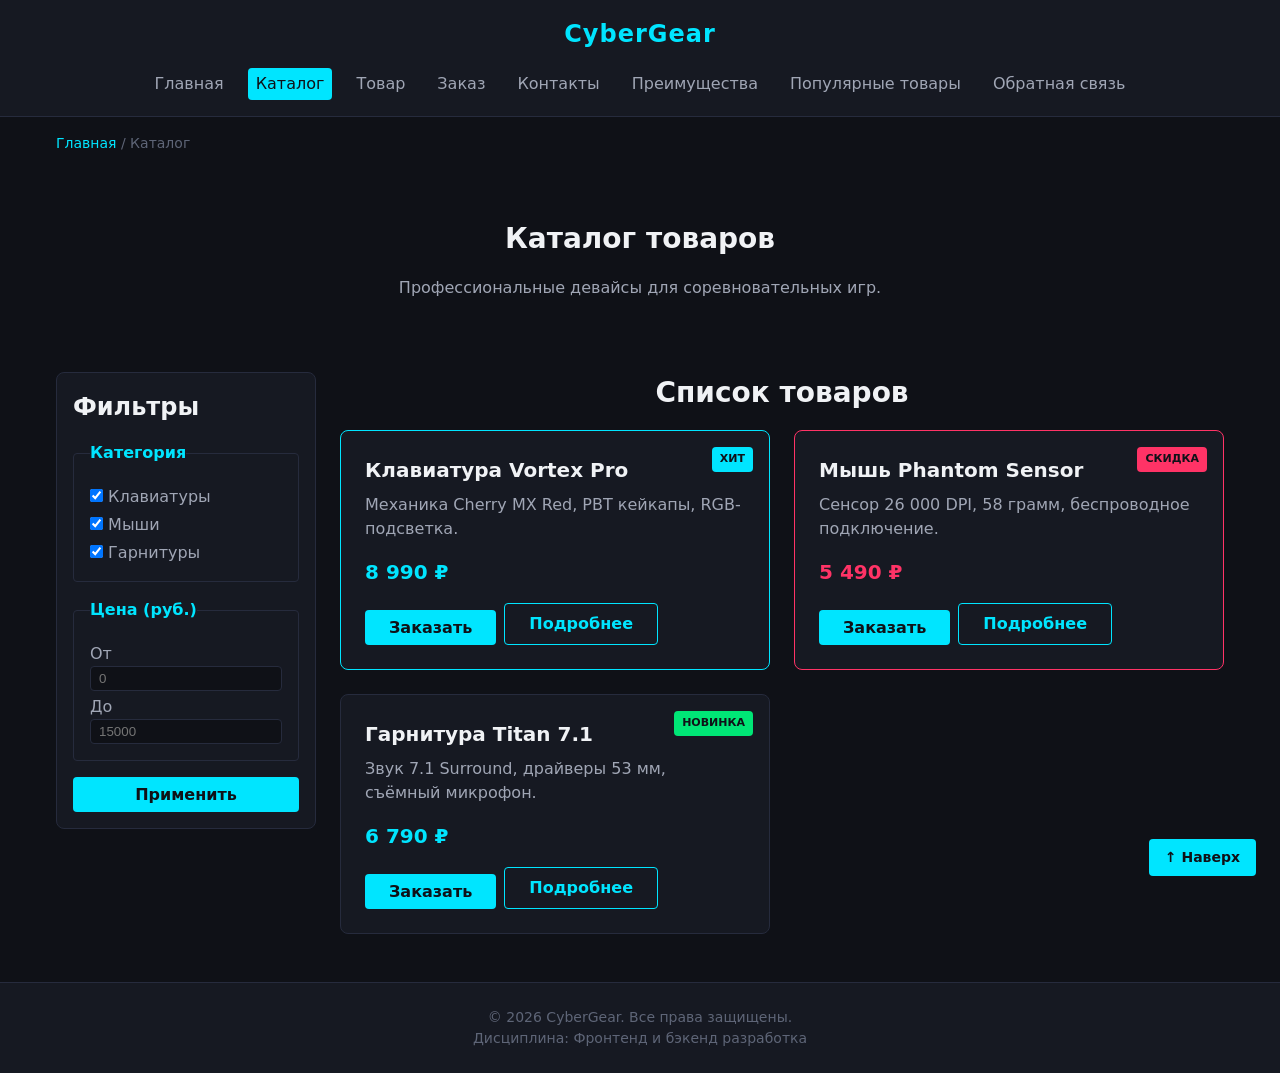
==== catalog.html @ cb6d7e1b "fix: prepare HTML CSS project for submission" ====
<!DOCTYPE html>
<html lang="ru">
<head>
  <meta charset="UTF-8">
  <meta name="viewport" content="width=device-width, initial-scale=1.0">
  <meta name="description" content="Каталог профессиональной игровой периферии CyberGear.">
  <title>Каталог товаров — CyberGear</title>
  <link rel="stylesheet" href="css/style.css">
</head>
<body id="top">
  <header class="site-header">
    <div class="site-header__inner">
      <a class="site-header__logo" href="index.html">CyberGear</a>
      <nav class="site-nav" aria-label="Основная навигация">
        <ul class="site-nav__list">
          <li class="site-nav__item"><a class="site-nav__link" href="index.html">Главная</a></li>
          <li class="site-nav__item"><a class="site-nav__link site-nav__link--active" href="catalog.html">Каталог</a></li>
          <li class="site-nav__item"><a class="site-nav__link" href="product.html">Товар</a></li>
          <li class="site-nav__item"><a class="site-nav__link" href="order.html">Заказ</a></li>
          <li class="site-nav__item"><a class="site-nav__link" href="contacts.html">Контакты</a></li>
          <li class="site-nav__item"><a class="site-nav__link" href="index.html#advantages">Преимущества</a></li>
          <li class="site-nav__item"><a class="site-nav__link" href="index.html#popular">Популярные товары</a></li>
          <li class="site-nav__item"><a class="site-nav__link" href="index.html#contacts">Обратная связь</a></li>
        </ul>
      </nav>
    </div>
  </header>

  <main>
    <nav class="breadcrumbs" aria-label="Хлебные крошки">
      <a class="breadcrumbs__link" href="index.html">Главная</a>
      <span class="breadcrumbs__current">Каталог</span>
    </nav>

    <section class="section">
      <h1 class="section__title">Каталог товаров</h1>
      <p class="section__description">Профессиональные девайсы для соревновательных игр.</p>
    </section>

    <section class="catalog-layout">
      <aside class="catalog-filters">
        <h2 class="catalog-filters__title">Фильтры</h2>
        <form class="filters-form" action="#" method="get">
          <fieldset class="filters-form__fieldset">
            <legend class="filters-form__legend">Категория</legend>
            <label class="filters-form__label"><input type="checkbox" name="category" value="keyboards" checked> Клавиатуры</label>
            <label class="filters-form__label"><input type="checkbox" name="category" value="mice" checked> Мыши</label>
            <label class="filters-form__label"><input type="checkbox" name="category" value="headsets" checked> Гарнитуры</label>
          </fieldset>
          <fieldset class="filters-form__fieldset">
            <legend class="filters-form__legend">Цена (руб.)</legend>
            <label class="filters-form__label" for="price-from">От</label>
            <input class="filters-form__input" id="price-from" name="price-from" type="number" min="0" placeholder="0">
            <label class="filters-form__label" for="price-to">До</label>
            <input class="filters-form__input" id="price-to" name="price-to" type="number" min="0" placeholder="15000">
          </fieldset>
          <button class="button button--primary" type="submit">Применить</button>
        </form>
      </aside>

      <section class="catalog-products">
        <h2 class="section__title">Список товаров</h2>
        <div class="products-grid">
          <article class="product-card product-card--featured">
            <span class="product-card__badge product-card__badge--hit">Хит</span>
            <h3 class="product-card__title">Клавиатура Vortex Pro</h3>
            <p class="product-card__description">Механика Cherry MX Red, PBT кейкапы, RGB-подсветка.</p>
            <p class="product-card__price">8 990 &#8381;</p>
            <div class="product-card__actions">
              <button class="button button--primary product-card__button" type="button" data-product="Клавиатура Vortex Pro">Заказать</button>
              <a class="button button--secondary" href="product.html">Подробнее</a>
            </div>
          </article>
          <article class="product-card product-card--discount">
            <span class="product-card__badge">Скидка</span>
            <h3 class="product-card__title">Мышь Phantom Sensor</h3>
            <p class="product-card__description">Сенсор 26 000 DPI, 58 грамм, беспроводное подключение.</p>
            <p class="product-card__price">5 490 &#8381;</p>
            <div class="product-card__actions">
              <button class="button button--primary product-card__button" type="button" data-product="Мышь Phantom Sensor">Заказать</button>
              <a class="button button--secondary" href="product.html">Подробнее</a>
            </div>
          </article>
          <article class="product-card">
            <span class="product-card__badge product-card__badge--new">Новинка</span>
            <h3 class="product-card__title">Гарнитура Titan 7.1</h3>
            <p class="product-card__description">Звук 7.1 Surround, драйверы 53 мм, съёмный микрофон.</p>
            <p class="product-card__price">6 790 &#8381;</p>
            <div class="product-card__actions">
              <button class="button button--primary product-card__button" type="button" data-product="Гарнитура Titan 7.1">Заказать</button>
              <a class="button button--secondary" href="product.html">Подробнее</a>
            </div>
          </article>
        </div>
      </section>
    </section>
  </main>

  <footer class="site-footer">
    <div class="site-footer__inner">
      <p class="site-footer__copy">&copy; 2026 CyberGear. Все права защищены.</p>
      <p class="site-footer__info">Дисциплина: Фронтенд и бэкенд разработка</p>
    </div>
  </footer>

  <a class="back-to-top" href="#top" aria-label="Наверх">↑ Наверх</a>

  <dialog class="order-dialog" id="order-dialog" aria-labelledby="order-dialog-title">
    <div class="order-dialog__content">
      <button class="order-dialog__close" type="button" id="close-order-dialog" aria-label="Закрыть модальное окно">&times;</button>
      <h2 class="order-dialog__title" id="order-dialog-title">Оформить заявку</h2>
      <form class="order-form" id="order-form" novalidate>
        <div class="order-form__field">
          <label class="order-form__label" for="order-name">Ваше имя *</label>
          <input class="order-form__input" type="text" id="order-name" name="name" required>
        </div>
        <div class="order-form__field">
          <label class="order-form__label" for="order-email">Электронная почта *</label>
          <input class="order-form__input" type="email" id="order-email" name="email" required>
        </div>
        <div class="order-form__field">
          <label class="order-form__label" for="order-phone">Телефон *</label>
          <input class="order-form__input" type="tel" id="order-phone" name="phone" required>
        </div>
        <div class="order-form__field">
          <label class="order-form__label" for="order-product">Интересующий товар</label>
          <input class="order-form__input" type="text" id="order-product" name="product" readonly>
        </div>
        <div class="order-form__field order-form__field--checkbox">
          <label class="order-form__checkbox-label" for="order-agreement">
            <input class="order-form__checkbox" type="checkbox" id="order-agreement" name="agreement" required>
            Я согласен на обработку персональных данных *
          </label>
        </div>
        <div class="form-status" id="form-status" aria-live="polite"></div>
        <div class="order-form__actions">
          <button class="button button--primary" type="submit">Отправить заявку</button>
        </div>
      </form>
    </div>
  </dialog>

  <script src="js/main.js"></script>
</body>
</html>
---- css/style.css ----
:root {
  --bg-primary: #0f1117;
  --bg-secondary: #161922;
  --bg-tertiary: #1e2230;
  --accent-primary: #00e5ff;
  --accent-hover: #00b4d8;
  --accent-danger: #ff3366;
  --text-primary: #f0f2f5;
  --text-secondary: #a0a6b5;
  --text-muted: #5e6577;
  --border-color: #262b3d;
  --success: #00e676;
  --max-width: 1200px;
  --radius-sm: 4px;
  --radius-md: 8px;
  --radius-lg: 12px;
  --space-xs: 4px;
  --space-sm: 8px;
  --space-md: 16px;
  --space-lg: 24px;
  --space-xl: 48px;
  --font-family: 'Segoe UI', system-ui, -apple-system, sans-serif;
  --font-size-base: 16px;
  --font-size-sm: 14px;
  --font-size-lg: 20px;
  --font-size-h1: 36px;
  --font-size-h2: 28px;
  --font-size-h3: 20px;
  --line-height-base: 1.5;
  --transition-fast: 0.2s ease;
}

*,
*::before,
*::after {
  box-sizing: border-box;
  margin: 0;
  padding: 0;
}

html {
  scroll-behavior: smooth;
}

body {
  font-family: var(--font-family);
  font-size: var(--font-size-base);
  line-height: var(--line-height-base);
  color: var(--text-primary);
  background-color: var(--bg-primary);
  min-height: 100vh;
  display: flex;
  flex-direction: column;
}

:target {
  outline: 2px dashed var(--accent-primary);
  outline-offset: 4px;
}

/* Шапка и навигация (БЭМ + Flexbox) */
.site-header {
  background-color: var(--bg-secondary);
  border-bottom: 1px solid var(--border-color);
}

.site-header__inner {
  max-width: var(--max-width);
  margin: 0 auto;
  padding: var(--space-md);
  display: flex;
  flex-direction: column;
  align-items: center;
  gap: var(--space-md);
}

.site-header__logo {
  font-size: 24px;
  font-weight: 700;
  color: var(--accent-primary);
  text-decoration: none;
  letter-spacing: 1px;
}

.site-nav__list {
  display: flex;
  flex-wrap: wrap;
  justify-content: center;
  align-items: center;
  gap: var(--space-md);
  list-style: none;
}

.site-nav__link {
  display: inline-block;
  padding: var(--space-xs) var(--space-sm);
  color: var(--text-secondary);
  text-decoration: none;
  border-radius: var(--radius-sm);
  transition: color var(--transition-fast), background-color var(--transition-fast);
}

.site-nav__link:hover {
  color: var(--accent-primary);
  background-color: var(--bg-tertiary);
}

.site-nav__link:focus-visible {
  outline: 2px solid var(--accent-primary);
  outline-offset: 3px;
}

.site-nav__link--active {
  color: var(--bg-primary);
  background-color: var(--accent-primary);
}

/* Хлебные крошки (БЭМ) */
.breadcrumbs {
  max-width: var(--max-width);
  margin: var(--space-md) auto;
  padding: 0 var(--space-md);
  font-size: var(--font-size-sm);
  color: var(--text-muted);
}

.breadcrumbs__link {
  color: var(--accent-primary);
  text-decoration: none;
}

.breadcrumbs__link:hover {
  text-decoration: underline;
}

.breadcrumbs__current::before {
  content: " / ";
  color: var(--text-muted);
}

/* Кнопки (БЭМ + Состояния) */
.button {
  display: inline-block;
  padding: var(--space-sm) var(--space-lg);
  font-family: inherit;
  font-size: var(--font-size-base);
  font-weight: 600;
  text-align: center;
  text-decoration: none;
  border: none;
  border-radius: var(--radius-sm);
  cursor: pointer;
  transition: background-color var(--transition-fast), color var(--transition-fast);
}

.button--primary {
  background-color: var(--accent-primary);
  color: var(--bg-primary);
}

.button--primary:hover {
  background-color: var(--accent-hover);
}

.button--secondary {
  background-color: transparent;
  color: var(--accent-primary);
  border: 1px solid var(--accent-primary);
}

.button--secondary:hover {
  background-color: var(--accent-primary);
  color: var(--bg-primary);
}

.button:focus-visible {
  outline: 2px solid var(--accent-primary);
  outline-offset: 3px;
}

button:disabled,
.button--disabled {
  opacity: 0.6;
  cursor: not-allowed;
}

/* Секции и сетка */
main {
  flex: 1;
}

.section {
  max-width: var(--max-width);
  margin: 0 auto;
  padding: var(--space-xl) var(--space-md);
}

.section__title {
  font-size: var(--font-size-h2);
  margin-bottom: var(--space-md);
  text-align: center;
}

.section__description {
  text-align: center;
  color: var(--text-secondary);
  margin-bottom: var(--space-lg);
}

.hero {
  background: linear-gradient(180deg, var(--bg-secondary) 0%, var(--bg-primary) 100%);
  padding: var(--space-xl) var(--space-md);
  text-align: center;
}

.hero__inner {
  max-width: 700px;
  margin: 0 auto;
}

.hero__title {
  font-size: var(--font-size-h1);
  color: var(--accent-primary);
  margin-bottom: var(--space-md);
}

.hero__description {
  color: var(--text-secondary);
  margin-bottom: var(--space-lg);
}

.advantages-grid,
.products-grid {
  display: grid;
  grid-template-columns: repeat(auto-fit, minmax(280px, 1fr));
  gap: var(--space-lg);
}

.advantage-card {
  background-color: var(--bg-secondary);
  border: 1px solid var(--border-color);
  border-radius: var(--radius-md);
  padding: var(--space-lg);
}

.advantage-card__title {
  font-size: var(--font-size-h3);
  color: var(--accent-primary);
  margin-bottom: var(--space-sm);
}

.advantage-card__description {
  color: var(--text-secondary);
}

/* Карточки товаров (БЭМ + Flexbox + Позиционирование) */
.product-card {
  position: relative;
  background-color: var(--bg-secondary);
  border: 1px solid var(--border-color);
  border-radius: var(--radius-md);
  padding: var(--space-lg);
  display: flex;
  flex-direction: column;
  gap: var(--space-sm);
  transition: border-color var(--transition-fast);
}

.product-card:hover {
  border-color: var(--accent-primary);
}

.product-card--featured {
  border-color: var(--accent-primary);
}

.product-card--discount {
  border-color: var(--accent-danger);
}

.product-card__badge {
  position: absolute;
  top: var(--space-md);
  right: var(--space-md);
  padding: 4px 8px;
  font-size: 11px;
  font-weight: 700;
  text-transform: uppercase;
  color: var(--bg-primary);
  background-color: var(--accent-danger);
  border-radius: var(--radius-sm);
  z-index: 2;
}

.product-card__badge--hit {
  background-color: var(--accent-primary);
}

.product-card__badge--new {
  background-color: var(--success);
}

.product-card__title {
  font-size: var(--font-size-h3);
  padding-right: 50px;
}

.product-card__description {
  color: var(--text-secondary);
}

.product-card__price {
  font-size: var(--font-size-lg);
  font-weight: 700;
  color: var(--accent-primary);
  margin: var(--space-sm) 0;
}

.product-card--discount .product-card__price {
  color: var(--accent-danger);
}

.product-card__actions {
  display: flex;
  gap: var(--space-sm);
  margin-top: auto;
}

.product-card__button {
  margin-top: auto;
  align-self: flex-start;
}

/* Раскладка каталога (CSS Grid + sticky-фильтр) */
.catalog-layout {
  max-width: var(--max-width);
  margin: 0 auto var(--space-xl);
  padding: 0 var(--space-md);
  display: grid;
  grid-template-columns: 260px 1fr;
  grid-template-areas: "filters products";
  gap: var(--space-lg);
  align-items: start;
}

.catalog-filters {
  grid-area: filters;
  position: sticky;
  top: var(--space-md);
  background-color: var(--bg-secondary);
  border: 1px solid var(--border-color);
  border-radius: var(--radius-md);
  padding: var(--space-md);
}

.catalog-filters__title {
  margin-bottom: var(--space-md);
}

.catalog-products {
  grid-area: products;
}

.filters-form {
  display: grid;
  gap: var(--space-md);
}

.filters-form__fieldset {
  border: 1px solid var(--border-color);
  border-radius: var(--radius-sm);
  padding: var(--space-md);
}

.filters-form__legend {
  color: var(--accent-primary);
  font-weight: 600;
}

.filters-form__label {
  display: block;
  margin-top: var(--space-xs);
  color: var(--text-secondary);
}

.filters-form__input {
  width: 100%;
  padding: var(--space-xs) var(--space-sm);
  background-color: var(--bg-primary);
  border: 1px solid var(--border-color);
  border-radius: var(--radius-sm);
  color: var(--text-primary);
}

/* Страница товара и Таблица характеристик */
.product-detail {
  display: grid;
  grid-template-columns: 1fr 1fr;
  gap: var(--space-lg);
  align-items: center;
  margin-bottom: var(--space-xl);
}

.product-detail__svg {
  width: 100%;
  height: auto;
}

.product-detail__price {
  font-size: 28px;
  font-weight: 700;
  color: var(--accent-primary);
  margin: var(--space-md) 0;
}

.product-detail__actions {
  display: flex;
  gap: var(--space-md);
}

.product-table {
  width: 100%;
  border-collapse: collapse;
  margin-top: var(--space-md);
  background-color: var(--bg-secondary);
  border-radius: var(--radius-md);
  overflow: hidden;
}

.product-table__caption {
  font-size: var(--font-size-lg);
  font-weight: 700;
  text-align: left;
  margin-bottom: var(--space-sm);
  color: var(--accent-primary);
}

.product-table th,
.product-table td {
  padding: var(--space-md);
  border: 1px solid var(--border-color);
  text-align: left;
}

.product-table th {
  background-color: var(--bg-tertiary);
  color: var(--text-primary);
}

/* Страница заказа */
.order-page-layout {
  display: grid;
  grid-template-columns: 1fr 340px;
  gap: var(--space-lg);
  align-items: start;
}

.order-form--page {
  background-color: var(--bg-secondary);
  border: 1px solid var(--border-color);
  border-radius: var(--radius-md);
  padding: var(--space-lg);
}

.order-page-aside {
  background-color: var(--bg-secondary);
  border: 1px solid var(--border-color);
  border-radius: var(--radius-md);
  padding: var(--space-lg);
}

.order-page-aside h2 {
  font-size: var(--font-size-h3);
  color: var(--accent-primary);
  margin-bottom: var(--space-md);
}

.order-page-aside ul {
  padding-left: 20px;
  color: var(--text-secondary);
}

/* Формы и Модальное окно (БЭМ + z-index) */
.order-dialog {
  border: 1px solid var(--border-color);
  border-radius: var(--radius-lg);
  background-color: var(--bg-secondary);
  color: var(--text-primary);
  max-width: 500px;
  width: 90%;
  margin: auto;
  padding: var(--space-lg);
  z-index: 1000;
}

.order-dialog::backdrop {
  background-color: rgba(0, 0, 0, 0.75);
}

.order-dialog__content {
  position: relative;
}

.order-dialog__close {
  position: absolute;
  top: -8px;
  right: -8px;
  background: transparent;
  border: none;
  color: var(--text-muted);
  font-size: 24px;
  cursor: pointer;
}

.order-dialog__close:hover {
  color: var(--text-primary);
}

.order-dialog__title {
  margin-bottom: var(--space-md);
  color: var(--accent-primary);
}

.order-form__field {
  margin-bottom: var(--space-md);
}

.order-form__label {
  display: block;
  margin-bottom: var(--space-xs);
  color: var(--text-secondary);
  font-size: var(--font-size-sm);
}

.order-form__input,
.order-form__textarea {
  width: 100%;
  padding: var(--space-sm) var(--space-md);
  background-color: var(--bg-primary);
  border: 1px solid var(--border-color);
  border-radius: var(--radius-sm);
  color: var(--text-primary);
  font-family: inherit;
}

.order-form__input:focus-visible,
.order-form__textarea:focus-visible {
  outline: 2px solid var(--accent-primary);
  outline-offset: 3px;
}

.order-form__field--checkbox {
  display: flex;
  align-items: center;
  gap: var(--space-sm);
}

.order-form__checkbox-label {
  cursor: pointer;
  color: var(--text-secondary);
}

.form-status {
  padding: var(--space-sm);
  border-radius: var(--radius-sm);
  margin-top: var(--space-sm);
  font-size: var(--font-size-sm);
}

.form-status--error {
  background-color: rgba(255, 51, 102, 0.15);
  color: var(--accent-danger);
}

.form-status--success {
  background-color: rgba(0, 230, 118, 0.15);
  color: var(--success);
}

.contacts-list {
  list-style: none;
  display: grid;
  gap: var(--space-sm);
  margin-top: var(--space-md);
  color: var(--text-secondary);
}

.contacts-list strong {
  color: var(--text-primary);
}

/* Кнопка «Наверх» (position: fixed + z-index) */
.back-to-top {
  position: fixed;
  right: var(--space-lg);
  bottom: var(--space-lg);
  z-index: 100;
  padding: var(--space-sm) var(--space-md);
  background-color: var(--accent-primary);
  color: var(--bg-primary);
  border-radius: var(--radius-sm);
  text-decoration: none;
  font-weight: 700;
  font-size: var(--font-size-sm);
}

.back-to-top:hover {
  background-color: var(--accent-hover);
}

/* Подвал */
.site-footer {
  margin-top: auto;
  background-color: var(--bg-secondary);
  border-top: 1px solid var(--border-color);
  padding: var(--space-lg) var(--space-md);
  text-align: center;
}

.site-footer__copy,
.site-footer__info {
  color: var(--text-muted);
  font-size: var(--font-size-sm);
}
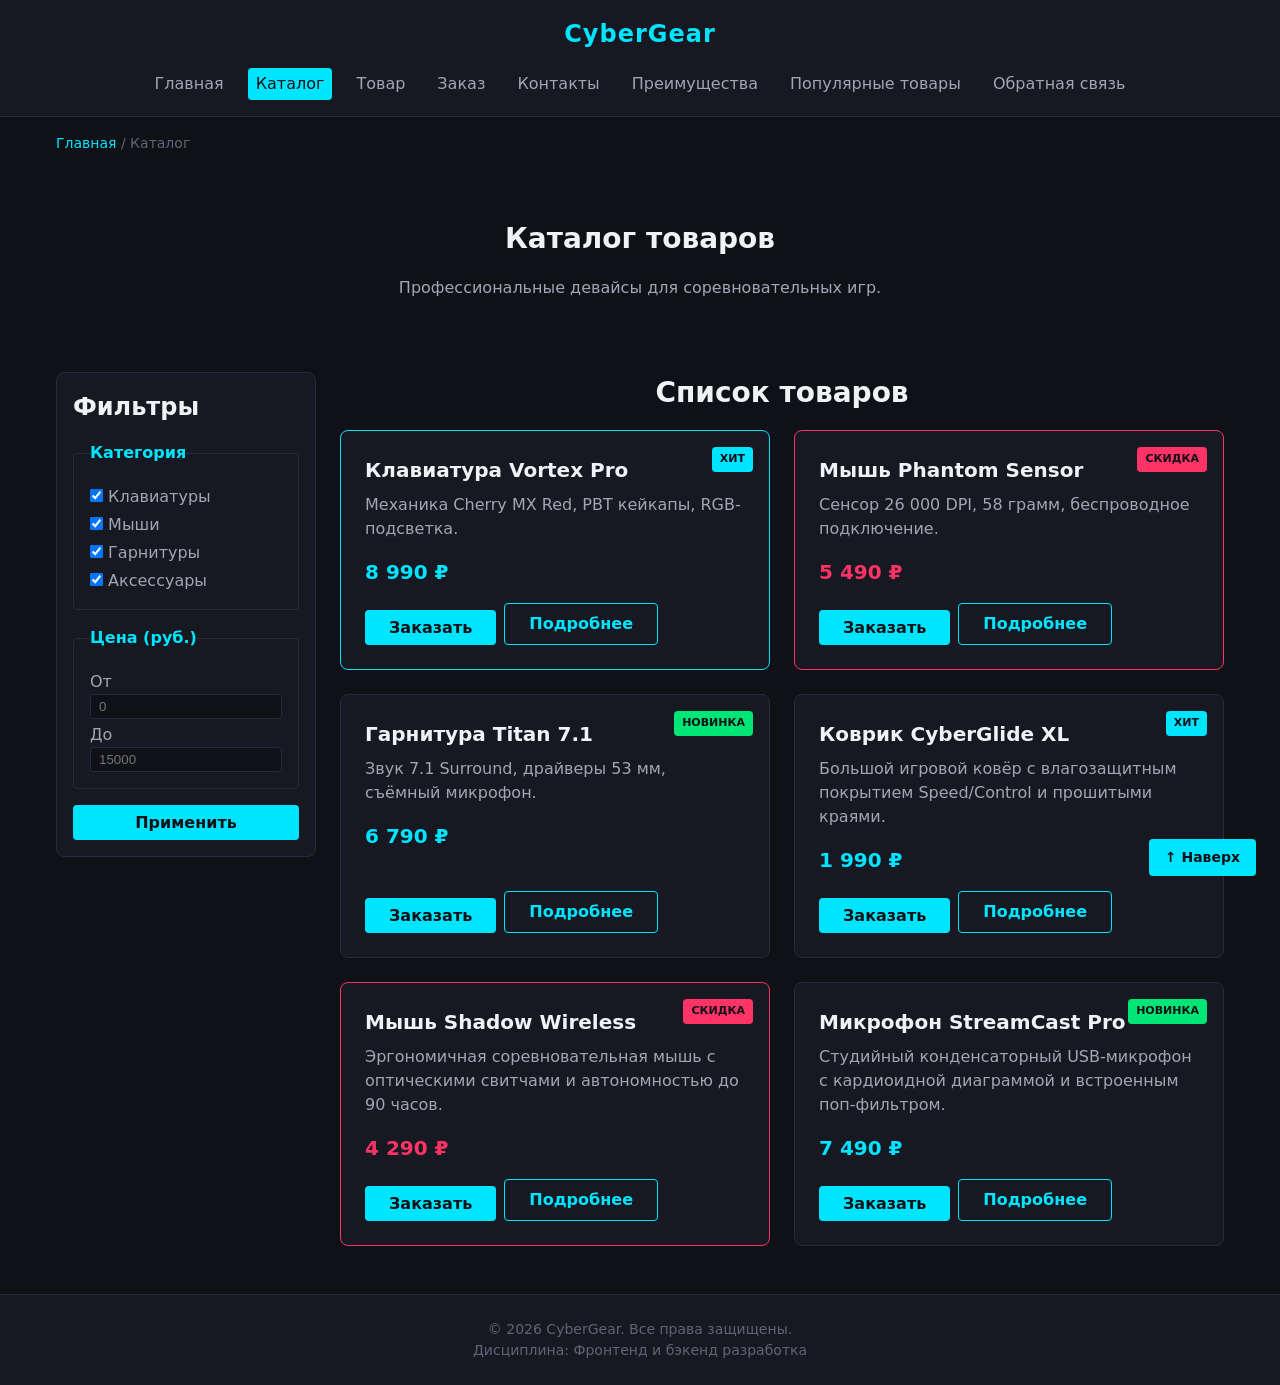
==== commit 9c1771e6: "feat: add sticky navigation and catalog filters, add 3 new products" ====
--- a/catalog.html
+++ b/catalog.html
@@ -46,6 +46,7 @@
             <label class="filters-form__label"><input type="checkbox" name="category" value="keyboards" checked> Клавиатуры</label>
             <label class="filters-form__label"><input type="checkbox" name="category" value="mice" checked> Мыши</label>
             <label class="filters-form__label"><input type="checkbox" name="category" value="headsets" checked> Гарнитуры</label>
+            <label class="filters-form__label"><input type="checkbox" name="category" value="accessories" checked> Аксессуары</label>
           </fieldset>
           <fieldset class="filters-form__fieldset">
             <legend class="filters-form__legend">Цена (руб.)</legend>
@@ -61,6 +62,7 @@
       <section class="catalog-products">
         <h2 class="section__title">Список товаров</h2>
         <div class="products-grid">
+          <!-- Товар 1 -->
           <article class="product-card product-card--featured">
             <span class="product-card__badge product-card__badge--hit">Хит</span>
             <h3 class="product-card__title">Клавиатура Vortex Pro</h3>
@@ -71,6 +73,8 @@
               <a class="button button--secondary" href="product.html">Подробнее</a>
             </div>
           </article>
+
+          <!-- Товар 2 -->
           <article class="product-card product-card--discount">
             <span class="product-card__badge">Скидка</span>
             <h3 class="product-card__title">Мышь Phantom Sensor</h3>
@@ -81,6 +85,8 @@
               <a class="button button--secondary" href="product.html">Подробнее</a>
             </div>
           </article>
+
+          <!-- Товар 3 -->
           <article class="product-card">
             <span class="product-card__badge product-card__badge--new">Новинка</span>
             <h3 class="product-card__title">Гарнитура Titan 7.1</h3>
@@ -88,6 +94,42 @@
             <p class="product-card__price">6 790 &#8381;</p>
             <div class="product-card__actions">
               <button class="button button--primary product-card__button" type="button" data-product="Гарнитура Titan 7.1">Заказать</button>
+              <a class="button button--secondary" href="product.html">Подробнее</a>
+            </div>
+          </article>
+
+          <!-- Товар 4 (Новый) -->
+          <article class="product-card">
+            <span class="product-card__badge product-card__badge--hit">Хит</span>
+            <h3 class="product-card__title">Коврик CyberGlide XL</h3>
+            <p class="product-card__description">Большой игровой ковёр с влагозащитным покрытием Speed/Control и прошитыми краями.</p>
+            <p class="product-card__price">1 990 &#8381;</p>
+            <div class="product-card__actions">
+              <button class="button button--primary product-card__button" type="button" data-product="Коврик CyberGlide XL">Заказать</button>
+              <a class="button button--secondary" href="product.html">Подробнее</a>
+            </div>
+          </article>
+
+          <!-- Товар 5 (Новый) -->
+          <article class="product-card product-card--discount">
+            <span class="product-card__badge">Скидка</span>
+            <h3 class="product-card__title">Мышь Shadow Wireless</h3>
+            <p class="product-card__description">Эргономичная соревновательная мышь с оптическими свитчами и автономностью до 90 часов.</p>
+            <p class="product-card__price">4 290 &#8381;</p>
+            <div class="product-card__actions">
+              <button class="button button--primary product-card__button" type="button" data-product="Мышь Shadow Wireless">Заказать</button>
+              <a class="button button--secondary" href="product.html">Подробнее</a>
+            </div>
+          </article>
+
+          <!-- Товар 6 (Новый) -->
+          <article class="product-card">
+            <span class="product-card__badge product-card__badge--new">Новинка</span>
+            <h3 class="product-card__title">Микрофон StreamCast Pro</h3>
+            <p class="product-card__description">Студийный конденсаторный USB-микрофон с кардиоидной диаграммой и встроенным поп-фильтром.</p>
+            <p class="product-card__price">7 490 &#8381;</p>
+            <div class="product-card__actions">
+              <button class="button button--primary product-card__button" type="button" data-product="Микрофон StreamCast Pro">Заказать</button>
               <a class="button button--secondary" href="product.html">Подробнее</a>
             </div>
           </article>
--- a/css/style.css
+++ b/css/style.css
@@ -58,8 +58,11 @@
   outline-offset: 4px;
 }
 
-/* Шапка и навигация (БЭМ + Flexbox) */
+/* Шапка и навигация (Sticky + БЭМ + Flexbox) */
 .site-header {
+  position: sticky;
+  top: 0;
+  z-index: 50;
   background-color: var(--bg-secondary);
   border-bottom: 1px solid var(--border-color);
 }
@@ -346,7 +349,7 @@
 .catalog-filters {
   grid-area: filters;
   position: sticky;
-  top: var(--space-md);
+  top: 120px;
   background-color: var(--bg-secondary);
   border: 1px solid var(--border-color);
   border-radius: var(--radius-md);
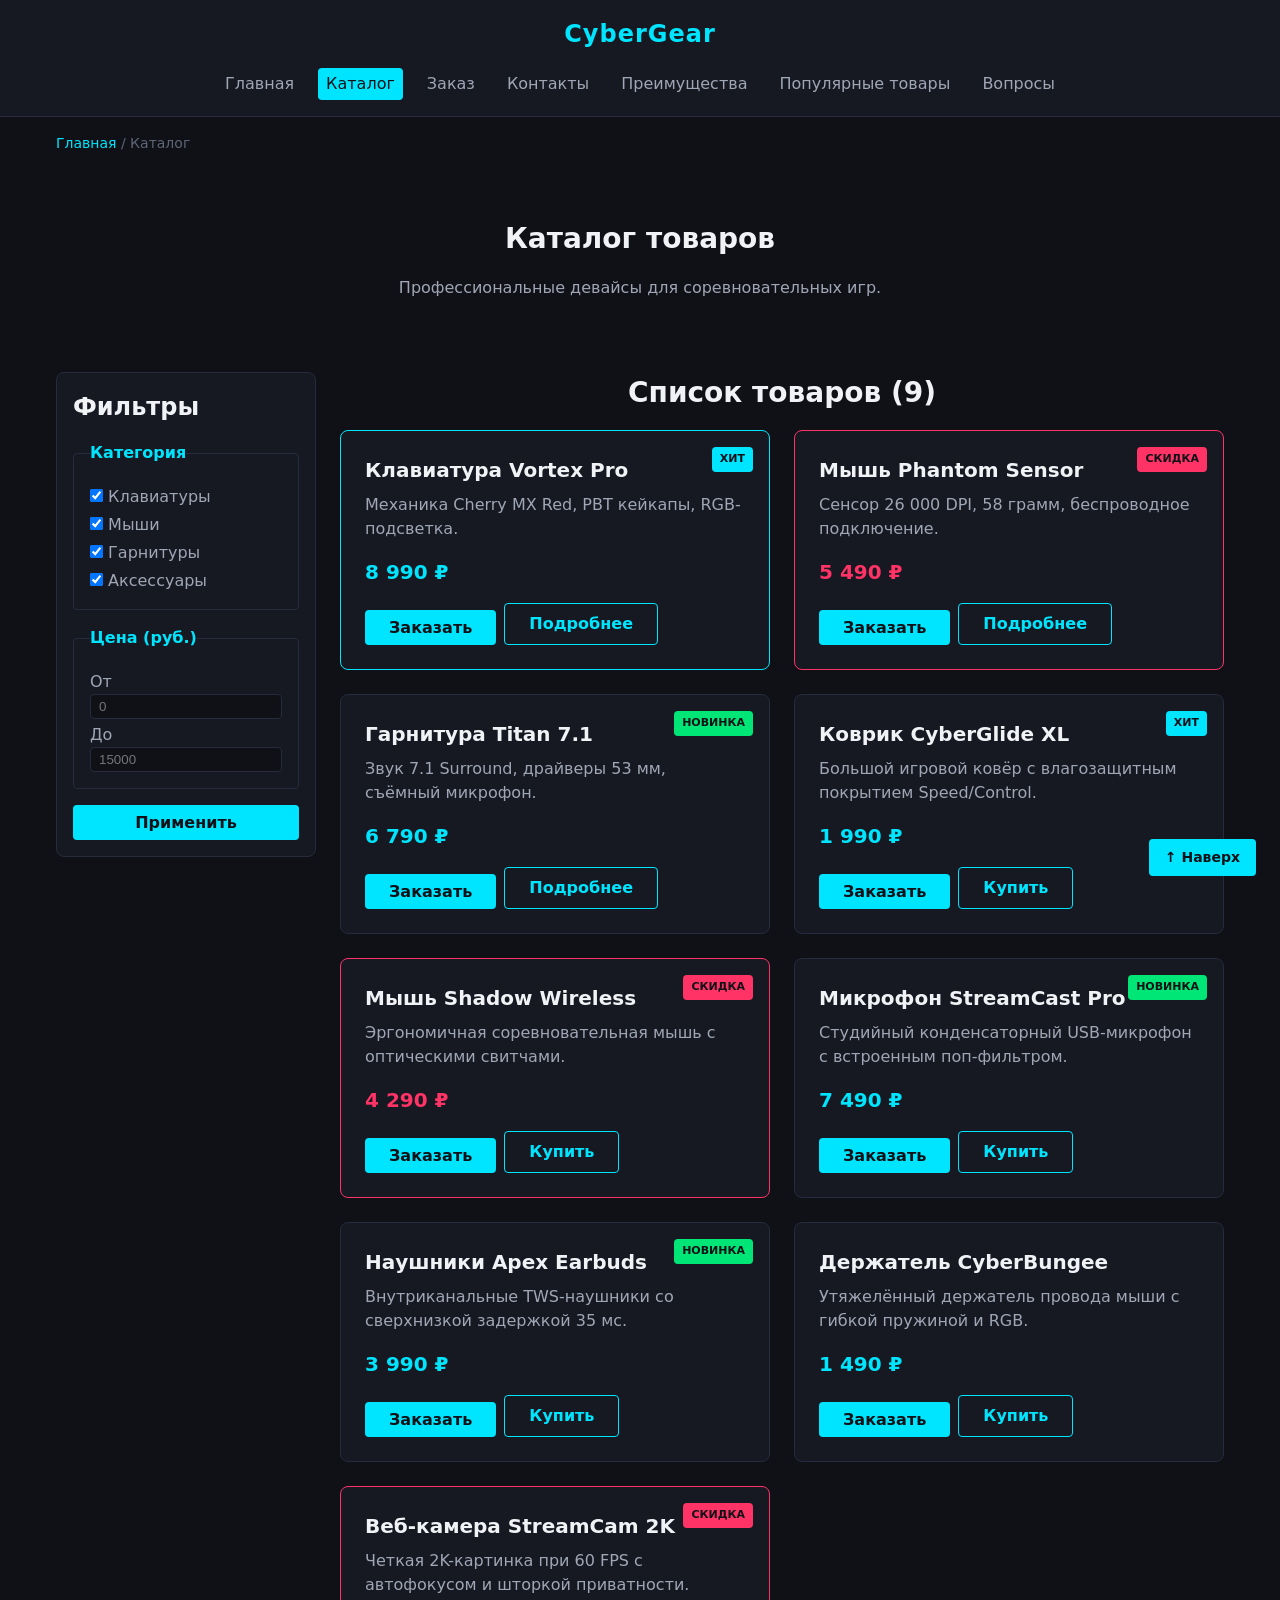
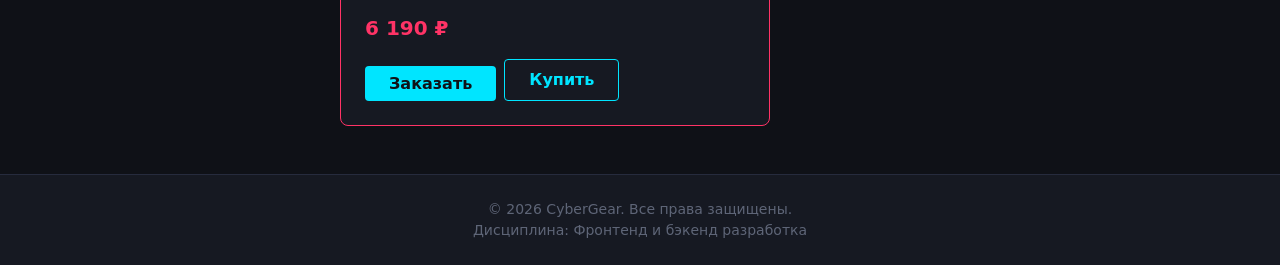
==== commit 00132e23: "feat: expand catalog to 9 items, add 3 product detail pages with tables and images, add FAQ section" ====
--- a/catalog.html
+++ b/catalog.html
@@ -15,12 +15,11 @@
         <ul class="site-nav__list">
           <li class="site-nav__item"><a class="site-nav__link" href="index.html">Главная</a></li>
           <li class="site-nav__item"><a class="site-nav__link site-nav__link--active" href="catalog.html">Каталог</a></li>
-          <li class="site-nav__item"><a class="site-nav__link" href="product.html">Товар</a></li>
           <li class="site-nav__item"><a class="site-nav__link" href="order.html">Заказ</a></li>
           <li class="site-nav__item"><a class="site-nav__link" href="contacts.html">Контакты</a></li>
           <li class="site-nav__item"><a class="site-nav__link" href="index.html#advantages">Преимущества</a></li>
           <li class="site-nav__item"><a class="site-nav__link" href="index.html#popular">Популярные товары</a></li>
-          <li class="site-nav__item"><a class="site-nav__link" href="index.html#contacts">Обратная связь</a></li>
+          <li class="site-nav__item"><a class="site-nav__link" href="index.html#faq">Вопросы</a></li>
         </ul>
       </nav>
     </div>
@@ -60,7 +59,7 @@
       </aside>
 
       <section class="catalog-products">
-        <h2 class="section__title">Список товаров</h2>
+        <h2 class="section__title">Список товаров (9)</h2>
         <div class="products-grid">
           <!-- Товар 1 -->
           <article class="product-card product-card--featured">
@@ -82,7 +81,7 @@
             <p class="product-card__price">5 490 &#8381;</p>
             <div class="product-card__actions">
               <button class="button button--primary product-card__button" type="button" data-product="Мышь Phantom Sensor">Заказать</button>
-              <a class="button button--secondary" href="product.html">Подробнее</a>
+              <a class="button button--secondary" href="product-2.html">Подробнее</a>
             </div>
           </article>
 
@@ -94,43 +93,78 @@
             <p class="product-card__price">6 790 &#8381;</p>
             <div class="product-card__actions">
               <button class="button button--primary product-card__button" type="button" data-product="Гарнитура Titan 7.1">Заказать</button>
-              <a class="button button--secondary" href="product.html">Подробнее</a>
-            </div>
-          </article>
-
-          <!-- Товар 4 (Новый) -->
+              <a class="button button--secondary" href="product-3.html">Подробнее</a>
+            </div>
+          </article>
+
+          <!-- Товар 4 -->
           <article class="product-card">
             <span class="product-card__badge product-card__badge--hit">Хит</span>
             <h3 class="product-card__title">Коврик CyberGlide XL</h3>
-            <p class="product-card__description">Большой игровой ковёр с влагозащитным покрытием Speed/Control и прошитыми краями.</p>
+            <p class="product-card__description">Большой игровой ковёр с влагозащитным покрытием Speed/Control.</p>
             <p class="product-card__price">1 990 &#8381;</p>
             <div class="product-card__actions">
               <button class="button button--primary product-card__button" type="button" data-product="Коврик CyberGlide XL">Заказать</button>
-              <a class="button button--secondary" href="product.html">Подробнее</a>
-            </div>
-          </article>
-
-          <!-- Товар 5 (Новый) -->
+              <a class="button button--secondary" href="order.html">Купить</a>
+            </div>
+          </article>
+
+          <!-- Товар 5 -->
           <article class="product-card product-card--discount">
             <span class="product-card__badge">Скидка</span>
             <h3 class="product-card__title">Мышь Shadow Wireless</h3>
-            <p class="product-card__description">Эргономичная соревновательная мышь с оптическими свитчами и автономностью до 90 часов.</p>
+            <p class="product-card__description">Эргономичная соревновательная мышь с оптическими свитчами.</p>
             <p class="product-card__price">4 290 &#8381;</p>
             <div class="product-card__actions">
               <button class="button button--primary product-card__button" type="button" data-product="Мышь Shadow Wireless">Заказать</button>
-              <a class="button button--secondary" href="product.html">Подробнее</a>
-            </div>
-          </article>
-
-          <!-- Товар 6 (Новый) -->
+              <a class="button button--secondary" href="order.html">Купить</a>
+            </div>
+          </article>
+
+          <!-- Товар 6 -->
           <article class="product-card">
             <span class="product-card__badge product-card__badge--new">Новинка</span>
             <h3 class="product-card__title">Микрофон StreamCast Pro</h3>
-            <p class="product-card__description">Студийный конденсаторный USB-микрофон с кардиоидной диаграммой и встроенным поп-фильтром.</p>
+            <p class="product-card__description">Студийный конденсаторный USB-микрофон с встроенным поп-фильтром.</p>
             <p class="product-card__price">7 490 &#8381;</p>
             <div class="product-card__actions">
               <button class="button button--primary product-card__button" type="button" data-product="Микрофон StreamCast Pro">Заказать</button>
-              <a class="button button--secondary" href="product.html">Подробнее</a>
+              <a class="button button--secondary" href="order.html">Купить</a>
+            </div>
+          </article>
+
+          <!-- Товар 7 -->
+          <article class="product-card">
+            <span class="product-card__badge product-card__badge--new">Новинка</span>
+            <h3 class="product-card__title">Наушники Apex Earbuds</h3>
+            <p class="product-card__description">Внутриканальные TWS-наушники со сверхнизкой задержкой 35 мс.</p>
+            <p class="product-card__price">3 990 &#8381;</p>
+            <div class="product-card__actions">
+              <button class="button button--primary product-card__button" type="button" data-product="Наушники Apex Earbuds">Заказать</button>
+              <a class="button button--secondary" href="order.html">Купить</a>
+            </div>
+          </article>
+
+          <!-- Товар 8 -->
+          <article class="product-card">
+            <h3 class="product-card__title">Держатель CyberBungee</h3>
+            <p class="product-card__description">Утяжелённый держатель провода мыши с гибкой пружиной и RGB.</p>
+            <p class="product-card__price">1 490 &#8381;</p>
+            <div class="product-card__actions">
+              <button class="button button--primary product-card__button" type="button" data-product="Держатель CyberBungee">Заказать</button>
+              <a class="button button--secondary" href="order.html">Купить</a>
+            </div>
+          </article>
+
+          <!-- Товар 9 -->
+          <article class="product-card product-card--discount">
+            <span class="product-card__badge">Скидка</span>
+            <h3 class="product-card__title">Веб-камера StreamCam 2K</h3>
+            <p class="product-card__description">Четкая 2K-картинка при 60 FPS с автофокусом и шторкой приватности.</p>
+            <p class="product-card__price">6 190 &#8381;</p>
+            <div class="product-card__actions">
+              <button class="button button--primary product-card__button" type="button" data-product="Веб-камера StreamCam 2K">Заказать</button>
+              <a class="button button--secondary" href="order.html">Купить</a>
             </div>
           </article>
         </div>
--- a/css/style.css
+++ b/css/style.css
@@ -399,14 +399,41 @@
 .product-detail {
   display: grid;
   grid-template-columns: 1fr 1fr;
-  gap: var(--space-lg);
+  gap: var(--space-xl);
   align-items: center;
   margin-bottom: var(--space-xl);
 }
 
-.product-detail__svg {
+.product-detail__media {
   width: 100%;
-  height: auto;
+  max-width: 500px;
+}
+
+.product-detail__image {
+  width: 100%;
+  height: 320px;
+  object-fit: cover;
+  border-radius: var(--radius-md);
+  border: 1px solid var(--border-color);
+  background-color: var(--bg-secondary);
+  display: block;
+}
+
+.product-detail__info {
+  position: relative;
+  display: flex;
+  flex-direction: column;
+  gap: var(--space-sm);
+}
+
+.product-detail__title {
+  font-size: var(--font-size-h1);
+  color: var(--text-primary);
+}
+
+.product-detail__description {
+  color: var(--text-secondary);
+  line-height: 1.6;
 }
 
 .product-detail__price {
@@ -448,6 +475,59 @@
 .product-table th {
   background-color: var(--bg-tertiary);
   color: var(--text-primary);
+}
+
+/* Блок FAQ (Часто задаваемые вопросы) */
+.faq-list {
+  max-width: 800px;
+  margin: 0 auto;
+  display: grid;
+  gap: var(--space-md);
+}
+
+.faq-item {
+  background-color: var(--bg-secondary);
+  border: 1px solid var(--border-color);
+  border-radius: var(--radius-md);
+  padding: var(--space-md);
+  transition: border-color var(--transition-fast);
+}
+
+.faq-item[open] {
+  border-color: var(--accent-primary);
+}
+
+.faq-question {
+  font-weight: 600;
+  font-size: var(--font-size-base);
+  color: var(--text-primary);
+  cursor: pointer;
+  list-style: none;
+  display: flex;
+  justify-content: space-between;
+  align-items: center;
+}
+
+.faq-question::-webkit-details-marker {
+  display: none;
+}
+
+.faq-question::after {
+  content: "+";
+  color: var(--accent-primary);
+  font-size: 22px;
+  font-weight: 700;
+}
+
+.faq-item[open] .faq-question::after {
+  content: "−";
+}
+
+.faq-answer {
+  margin-top: var(--space-sm);
+  color: var(--text-secondary);
+  font-size: var(--font-size-sm);
+  line-height: 1.6;
 }
 
 /* Страница заказа */
@@ -592,7 +672,7 @@
   color: var(--text-primary);
 }
 
-/* Кнопка «Наверх» (position: fixed + z-index) */
+/* Кнопка «Наверх» */
 .back-to-top {
   position: fixed;
   right: var(--space-lg);
